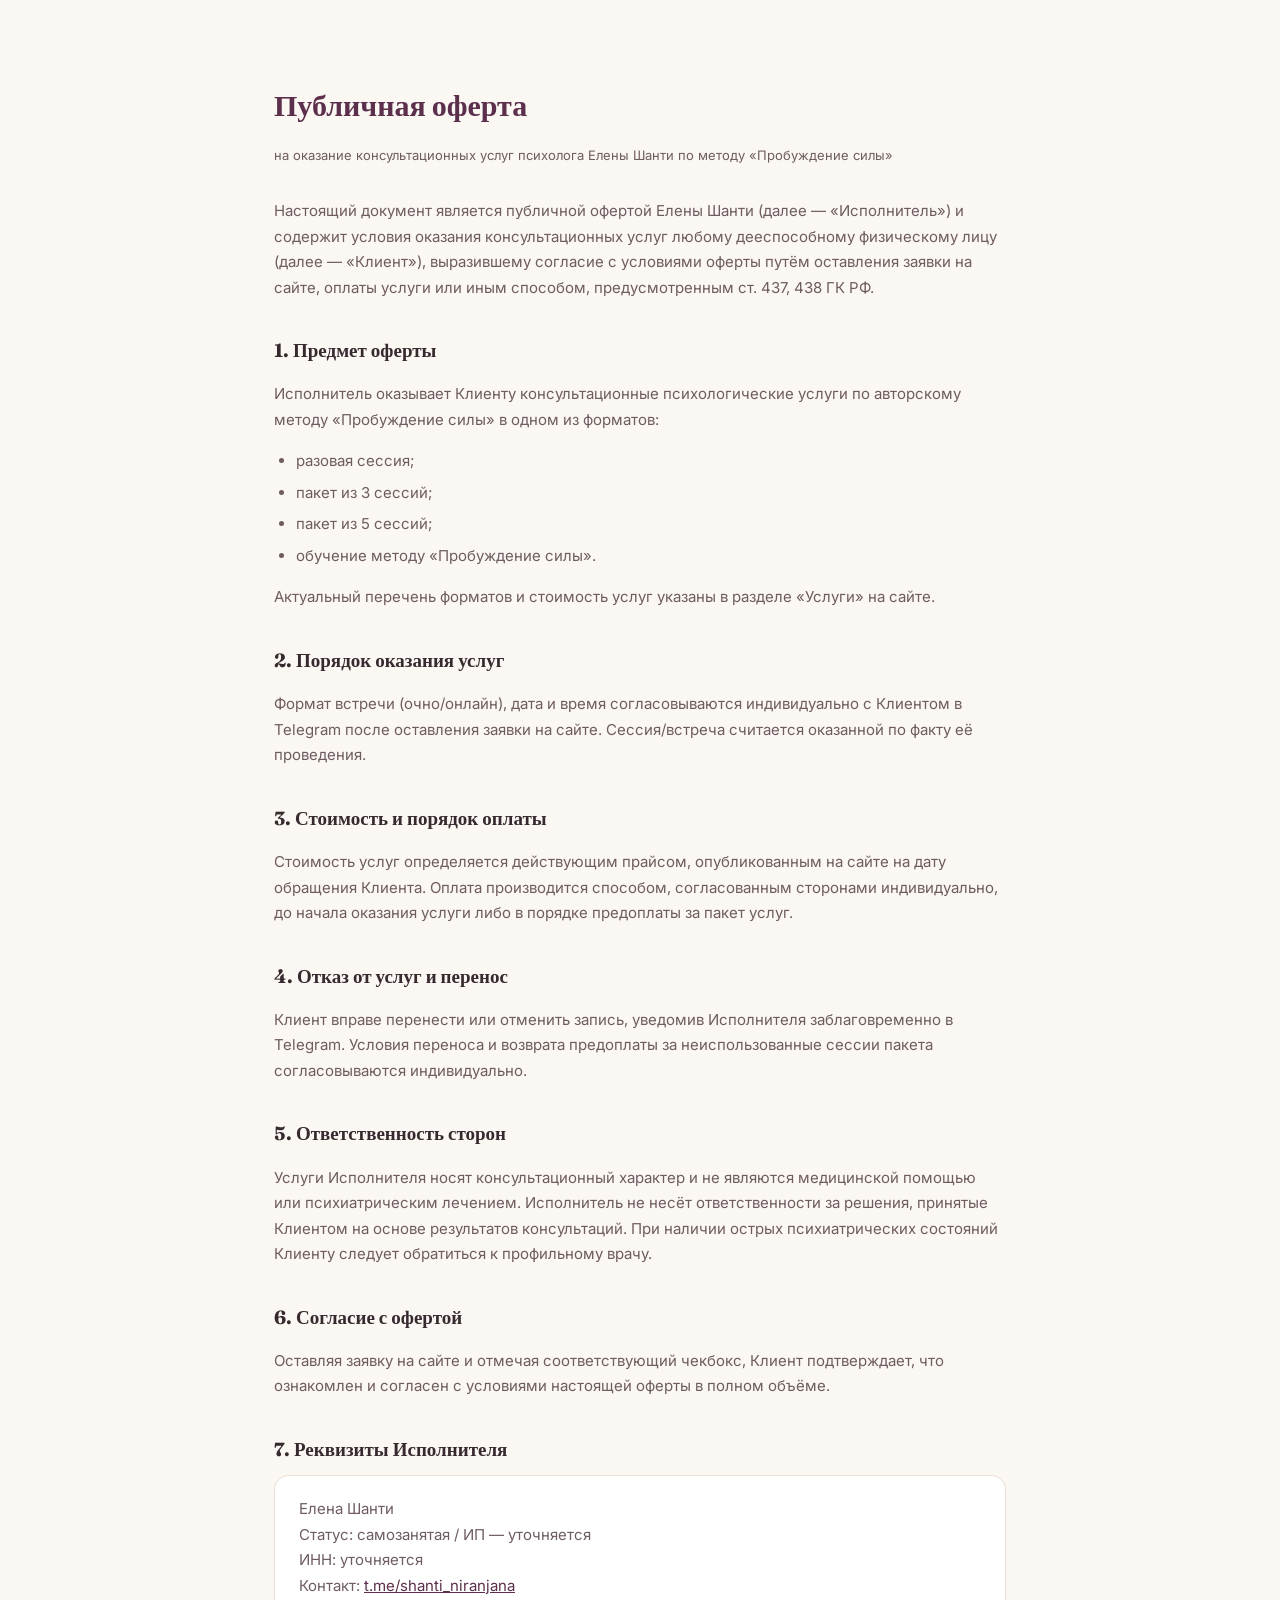
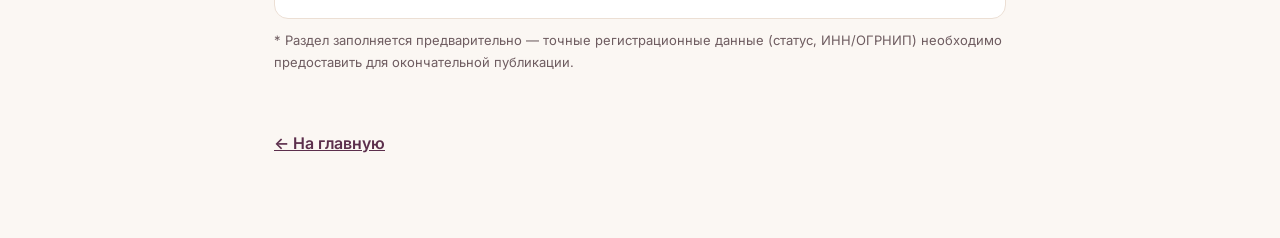
==== oferta.html @ db098991 "update: правки клиента — новые тексты hero/about/method, блок 'кому подходит', цены сессий, фото и а" ====
<!DOCTYPE html>
<html lang="ru">
<head>
<meta charset="UTF-8">
<meta name="viewport" content="width=device-width, initial-scale=1.0">
<title>Публичная оферта — Пробуждение силы</title>
<link rel="preconnect" href="https://fonts.googleapis.com">
<link rel="preconnect" href="https://fonts.gstatic.com" crossorigin>
<link href="https://fonts.googleapis.com/css2?family=Fraunces:opsz,wght@9..144,600;9..144,700&family=Inter:wght@400;500;600;700&display=swap" rel="stylesheet">
<style>
  :root { --ink: #362a2f; --ink-soft: #6e5c60; --accent: #7a4064; --accent-dark: #5c2f4c; --bg: #fbf7f3; --border: #ecdfd4; }
  * { box-sizing: border-box; }
  body { font-family: 'Inter', sans-serif; max-width: 780px; margin: 0 auto; padding: 60px 24px 80px; color: var(--ink); line-height: 1.7; background: var(--bg); }
  h1 { font-family: 'Fraunces', serif; font-size: 30px; margin-bottom: 8px; color: var(--accent-dark); }
  .updated { font-size: 13px; color: var(--ink-soft); margin-bottom: 32px; }
  h2 { font-family: 'Fraunces', serif; font-size: 19px; margin-top: 34px; margin-bottom: 10px; color: var(--ink); }
  p, li { font-size: 15px; color: var(--ink-soft); }
  ul { padding-left: 22px; }
  li { margin-bottom: 6px; }
  a { color: var(--accent-dark); }
  .back { display: inline-block; margin-top: 44px; font-weight: 600; }
  .requisites { background: #fff; border: 1px solid var(--border); border-radius: 14px; padding: 20px 24px; margin-top: 10px; }
</style>
</head>
<body>
  <h1>Публичная оферта</h1>
  <p class="updated">на оказание консультационных услуг психолога Елены Шанти по методу «Пробуждение силы»</p>

  <p>Настоящий документ является публичной офертой Елены Шанти (далее — «Исполнитель») и содержит условия оказания консультационных услуг любому дееспособному физическому лицу (далее — «Клиент»), выразившему согласие с условиями оферты путём оставления заявки на сайте, оплаты услуги или иным способом, предусмотренным ст. 437, 438 ГК РФ.</p>

  <h2>1. Предмет оферты</h2>
  <p>Исполнитель оказывает Клиенту консультационные психологические услуги по авторскому методу «Пробуждение силы» в одном из форматов:</p>
  <ul>
    <li>разовая сессия;</li>
    <li>пакет из 3 сессий;</li>
    <li>пакет из 5 сессий;</li>
    <li>обучение методу «Пробуждение силы».</li>
  </ul>
  <p>Актуальный перечень форматов и стоимость услуг указаны в разделе «Услуги» на сайте.</p>

  <h2>2. Порядок оказания услуг</h2>
  <p>Формат встречи (очно/онлайн), дата и время согласовываются индивидуально с Клиентом в Telegram после оставления заявки на сайте. Сессия/встреча считается оказанной по факту её проведения.</p>

  <h2>3. Стоимость и порядок оплаты</h2>
  <p>Стоимость услуг определяется действующим прайсом, опубликованным на сайте на дату обращения Клиента. Оплата производится способом, согласованным сторонами индивидуально, до начала оказания услуги либо в порядке предоплаты за пакет услуг.</p>

  <h2>4. Отказ от услуг и перенос</h2>
  <p>Клиент вправе перенести или отменить запись, уведомив Исполнителя заблаговременно в Telegram. Условия переноса и возврата предоплаты за неиспользованные сессии пакета согласовываются индивидуально.</p>

  <h2>5. Ответственность сторон</h2>
  <p>Услуги Исполнителя носят консультационный характер и не являются медицинской помощью или психиатрическим лечением. Исполнитель не несёт ответственности за решения, принятые Клиентом на основе результатов консультаций. При наличии острых психиатрических состояний Клиенту следует обратиться к профильному врачу.</p>

  <h2>6. Согласие с офертой</h2>
  <p>Оставляя заявку на сайте и отмечая соответствующий чекбокс, Клиент подтверждает, что ознакомлен и согласен с условиями настоящей оферты в полном объёме.</p>

  <h2>7. Реквизиты Исполнителя</h2>
  <div class="requisites">
    <p style="margin:0">Елена Шанти<br>
    Статус: самозанятая / ИП — уточняется<br>
    ИНН: уточняется<br>
    Контакт: <a href="https://t.me/shanti_niranjana" target="_blank" rel="noopener">t.me/shanti_niranjana</a></p>
  </div>
  <p style="font-size:13px;margin-top:10px">* Раздел заполняется предварительно — точные регистрационные данные (статус, ИНН/ОГРНИП) необходимо предоставить для окончательной публикации.</p>

  <a class="back" href="index.html">&larr; На главную</a>
</body>
</html>
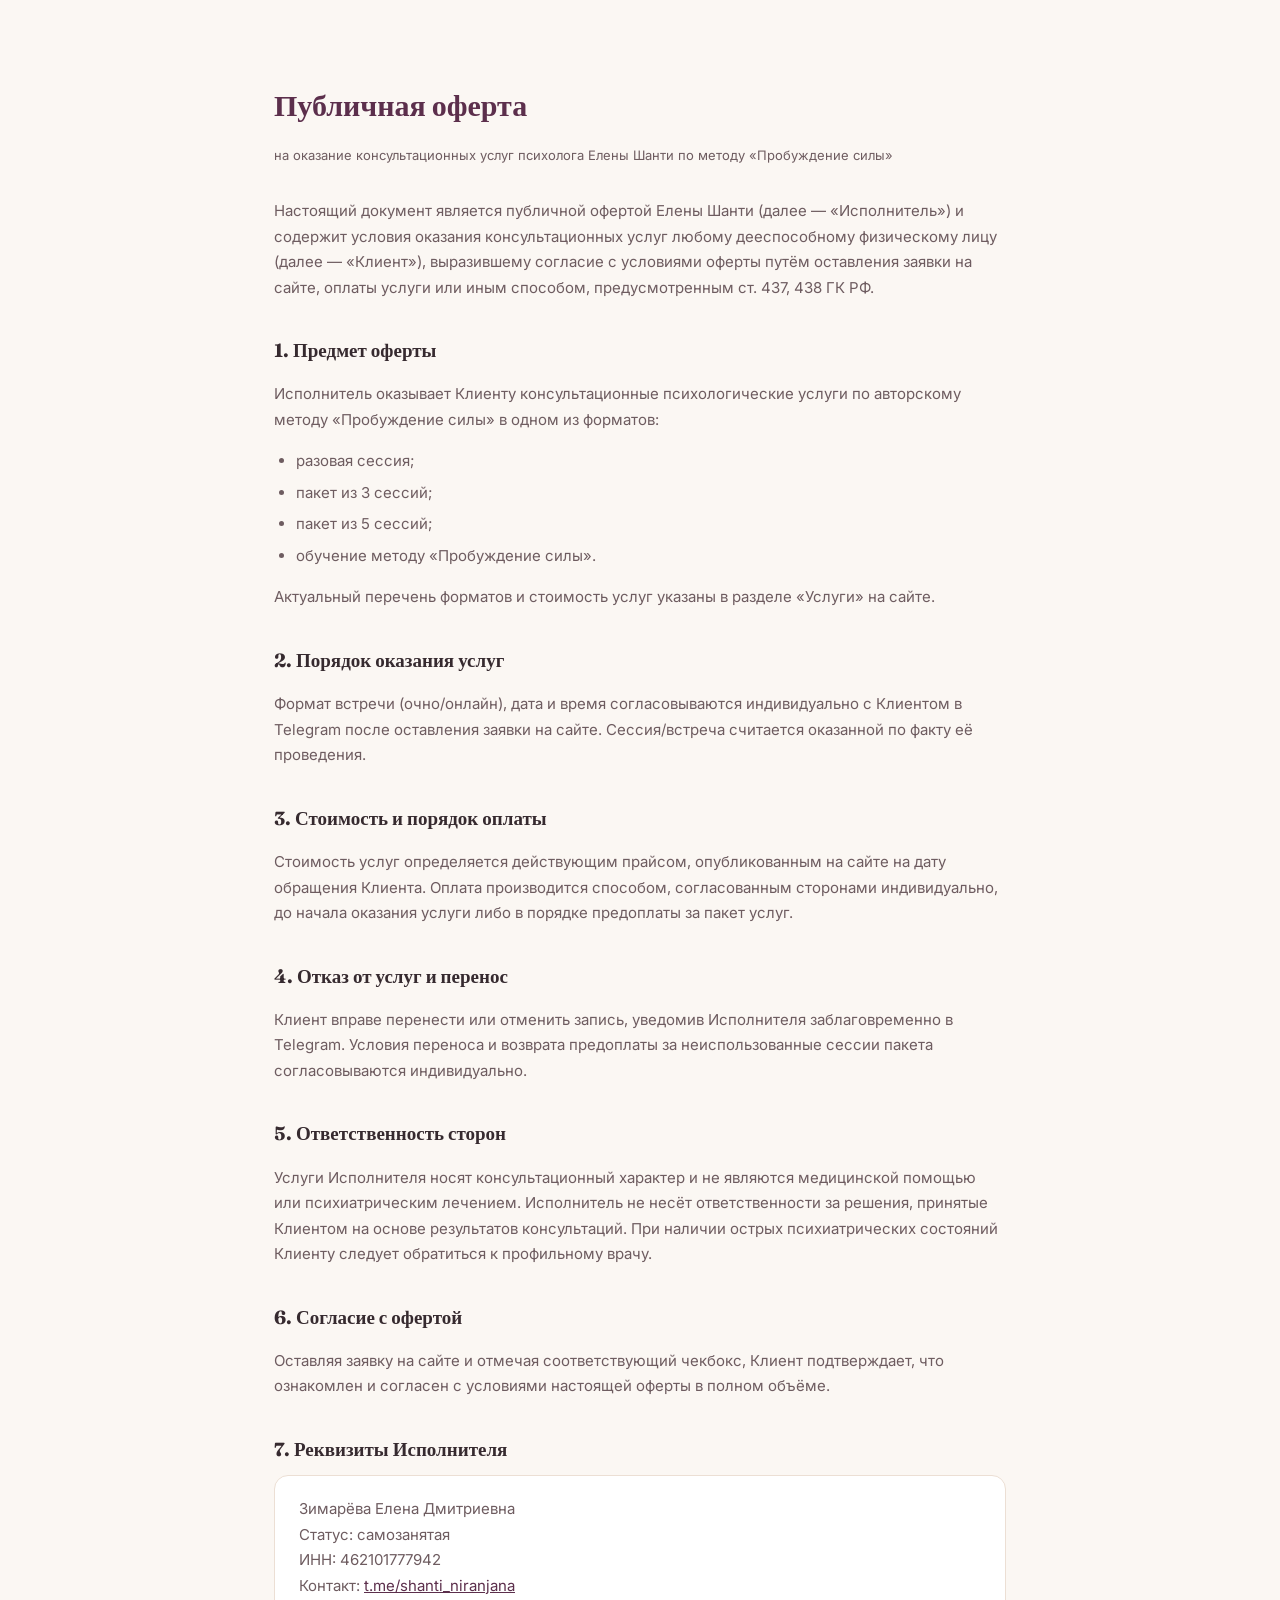
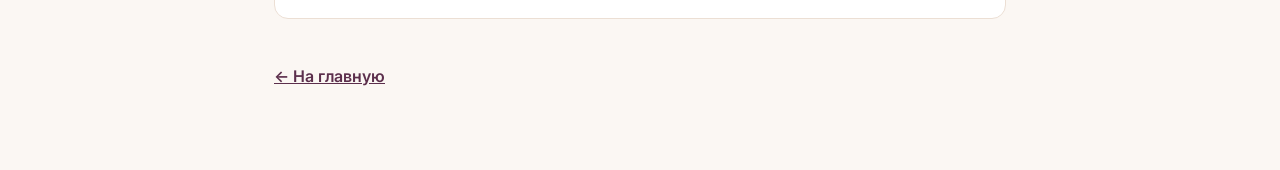
==== commit 0890596e: "fix: правки клиента — объединённый заголовок hero, убран ВК, починен скролл к форме, подписан бургер" ====
--- a/oferta.html
+++ b/oferta.html
@@ -55,12 +55,11 @@
 
   <h2>7. Реквизиты Исполнителя</h2>
   <div class="requisites">
-    <p style="margin:0">Елена Шанти<br>
-    Статус: самозанятая / ИП — уточняется<br>
-    ИНН: уточняется<br>
+    <p style="margin:0">Зимарёва Елена Дмитриевна<br>
+    Статус: самозанятая<br>
+    ИНН: 462101777942<br>
     Контакт: <a href="https://t.me/shanti_niranjana" target="_blank" rel="noopener">t.me/shanti_niranjana</a></p>
   </div>
-  <p style="font-size:13px;margin-top:10px">* Раздел заполняется предварительно — точные регистрационные данные (статус, ИНН/ОГРНИП) необходимо предоставить для окончательной публикации.</p>
 
   <a class="back" href="index.html">&larr; На главную</a>
 </body>
